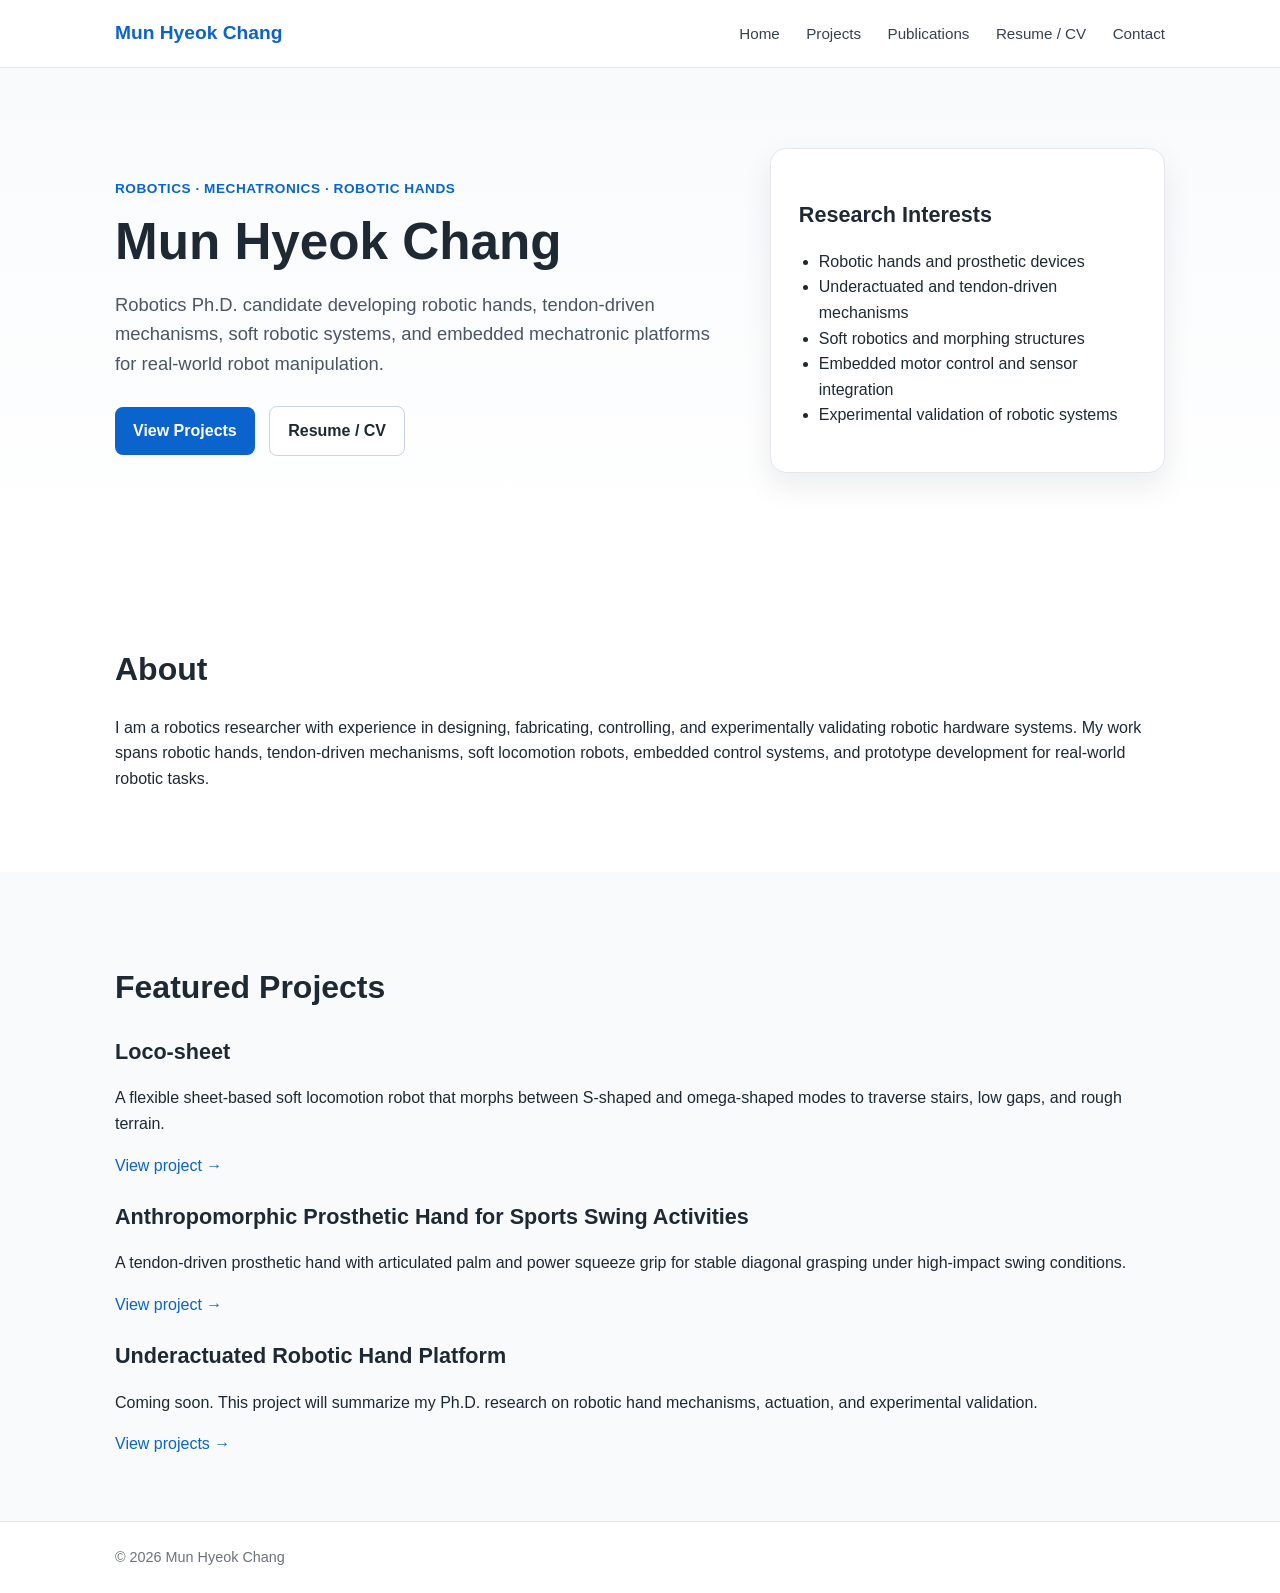
==== index.html @ c099c8f7 "Update index.html" ====
<!DOCTYPE html>
<html lang="en">
<head>
  <meta charset="UTF-8" />
  <meta name="viewport" content="width=device-width, initial-scale=1.0" />
  <title>Mun Hyeok Chang</title>
  <link rel="stylesheet" href="style.css" />
</head>

<body>
  <header class="site-header">
    <div class="container nav-container">
      <a class="name" href="index.html">Mun Hyeok Chang</a>
      <nav>
        <a href="index.html">Home</a>
        <a href="projects.html">Projects</a>
        <a href="publications.html">Publications</a>
        <a href="resume.html">Resume / CV</a>
        <a href="contact.html">Contact</a>
      </nav>
    </div>
  </header>

  <main>
    <section class="hero">
      <div class="container hero-grid">
        <div>
          <p class="eyebrow">Robotics · Mechatronics · Robotic Hands</p>
          <h1>Mun Hyeok Chang</h1>
          <p class="hero-text">
            Robotics Ph.D. candidate developing robotic hands, tendon-driven mechanisms,
            soft robotic systems, and embedded mechatronic platforms for real-world robot manipulation.
          </p>

          <div class="hero-buttons">
            <a class="button primary" href="projects.html">View Projects</a>
            <a class="button secondary" href="resume.html">Resume / CV</a>
          </div>
        </div>

        <div class="hero-card">
          <h3>Research Interests</h3>
          <ul>
            <li>Robotic hands and prosthetic devices</li>
            <li>Underactuated and tendon-driven mechanisms</li>
            <li>Soft robotics and morphing structures</li>
            <li>Embedded motor control and sensor integration</li>
            <li>Experimental validation of robotic systems</li>
          </ul>
        </div>
      </div>
    </section>

    <section class="section">
      <div class="container">
        <h2>About</h2>
        <p>
          I am a robotics researcher with experience in designing, fabricating, controlling,
          and experimentally validating robotic hardware systems. My work spans robotic hands,
          tendon-driven mechanisms, soft locomotion robots, embedded control systems, and
          prototype development for real-world robotic tasks.
        </p>
      </div>
    </section>

    <section class="section gray">
      <div class="container">
        <h2>Featured Projects</h2>

        <div class="featured-grid">
          <div class="mini-card">
            <h3>Loco-sheet</h3>
            <p>
              A flexible sheet-based soft locomotion robot that morphs between S-shaped and omega-shaped modes
              to traverse stairs, low gaps, and rough terrain.
            </p>
            <a href="projects.html#loco-sheet">View project →</a>
          </div>

          <div class="mini-card">
            <h3>Anthropomorphic Prosthetic Hand for Sports Swing Activities</h3>
            <p>
              A tendon-driven prosthetic hand with articulated palm and power squeeze grip for stable diagonal
              grasping under high-impact swing conditions.
            </p>
            <a href="projects.html#sports-hand">View project →</a>
          </div>

          <div class="mini-card">
            <h3>Underactuated Robotic Hand Platform</h3>
            <p>
              Coming soon. This project will summarize my Ph.D. research on robotic hand mechanisms,
              actuation, and experimental validation.
            </p>
            <a href="projects.html">View projects →</a>
          </div>
        </div>
      </div>
    </section>
  </main>

  <footer>
    <div class="container">
      © 2026 Mun Hyeok Chang
    </div>
  </footer>
</body>
</html>
---- style.css ----
* {
  box-sizing: border-box;
}

body {
  margin: 0;
  font-family: Arial, Helvetica, sans-serif;
  color: #1f2933;
  background: #ffffff;
  line-height: 1.6;
}

a {
  color: #0b63ce;
  text-decoration: none;
}

a:hover {
  text-decoration: underline;
}

.container {
  width: min(1050px, 92%);
  margin: 0 auto;
}

.site-header {
  background: #ffffff;
  border-bottom: 1px solid #e5e7eb;
  position: sticky;
  top: 0;
  z-index: 100;
}

.nav-container {
  display: flex;
  justify-content: space-between;
  align-items: center;
  padding: 18px 0;
}

.name {
  font-size: 1.2rem;
  font-weight: 700;
}

nav a {
  margin-left: 22px;
  font-size: 0.95rem;
  color: #374151;
}

.hero {
  padding: 80px 0;
  background: linear-gradient(180deg, #f8fafc 0%, #ffffff 100%);
}

.hero-grid {
  display: grid;
  grid-template-columns: 1.4fr 0.9fr;
  gap: 40px;
  align-items: center;
}

.eyebrow {
  color: #0b63ce;
  font-weight: 700;
  letter-spacing: 0.04em;
  text-transform: uppercase;
  font-size: 0.85rem;
}

h1 {
  font-size: 3.2rem;
  line-height: 1.1;
  margin: 12px 0 20px;
}

h2 {
  font-size: 2rem;
  margin-bottom: 20px;
}

h3 {
  font-size: 1.35rem;
  margin-bottom: 8px;
}

h4 {
  font-size: 1.05rem;
  margin-top: 24px;
  margin-bottom: 8px;
}

.hero-text {
  font-size: 1.15rem;
  max-width: 720px;
  color: #4b5563;
}

.hero-buttons {
  margin-top: 28px;
}

.button {
  display: inline-block;
  padding: 11px 18px;
  border-radius: 8px;
  font-weight: 700;
  margin-right: 10px;
}

.button.primary {
  background: #0b63ce;
  color: white;
}

.button.secondary {
  border: 1px solid #cbd5e1;
  color: #1f2933;
  background: white;
}

.hero-card {
  background: white;
  border: 1px solid #e5e7eb;
  border-radius: 16px;
  padding: 28px;
  box-shadow: 0 12px 30px rgba(15, 23, 42, 0.08);
}

.hero-card ul {
  padding-left: 20px;
}

.section {
  padding: 64px 0;
}

.section.gray {
  background: #f8fafc;
}

.project-card {
  background: white;
  border: 1px solid #e5e7eb;
  border-radius: 16px;
  padding: 30px;
  margin-bottom: 24px;
  box-shadow: 0 8px 20px rgba(15, 23, 42, 0.05);
}

.project-card.placeholder {
  background: #ffffff;
  opacity: 0.9;
}

.project-meta {
  color: #6b7280;
  margin-top: 0;
}

.project-card ul {
  padding-left: 22px;
}

.tags {
  display: flex;
  flex-wrap: wrap;
  gap: 8px;
  margin-top: 10px;
}

.tags span {
  background: #eef2ff;
  color: #1e3a8a;
  padding: 6px 10px;
  border-radius: 999px;
  font-size: 0.88rem;
  font-weight: 600;
}

.link-line {
  margin-top: 24px;
}

footer {
  border-top: 1px solid #e5e7eb;
  padding: 24px 0;
  color: #6b7280;
  font-size: 0.9rem;
}

@media (max-width: 800px) {
  .nav-container {
    display: block;
  }

  nav {
    margin-top: 12px;
  }

  nav a {
    display: inline-block;
    margin: 0 14px 8px 0;
  }

  .hero-grid {
    grid-template-columns: 1fr;
  }

  h1 {
    font-size: 2.4rem;
  }
}
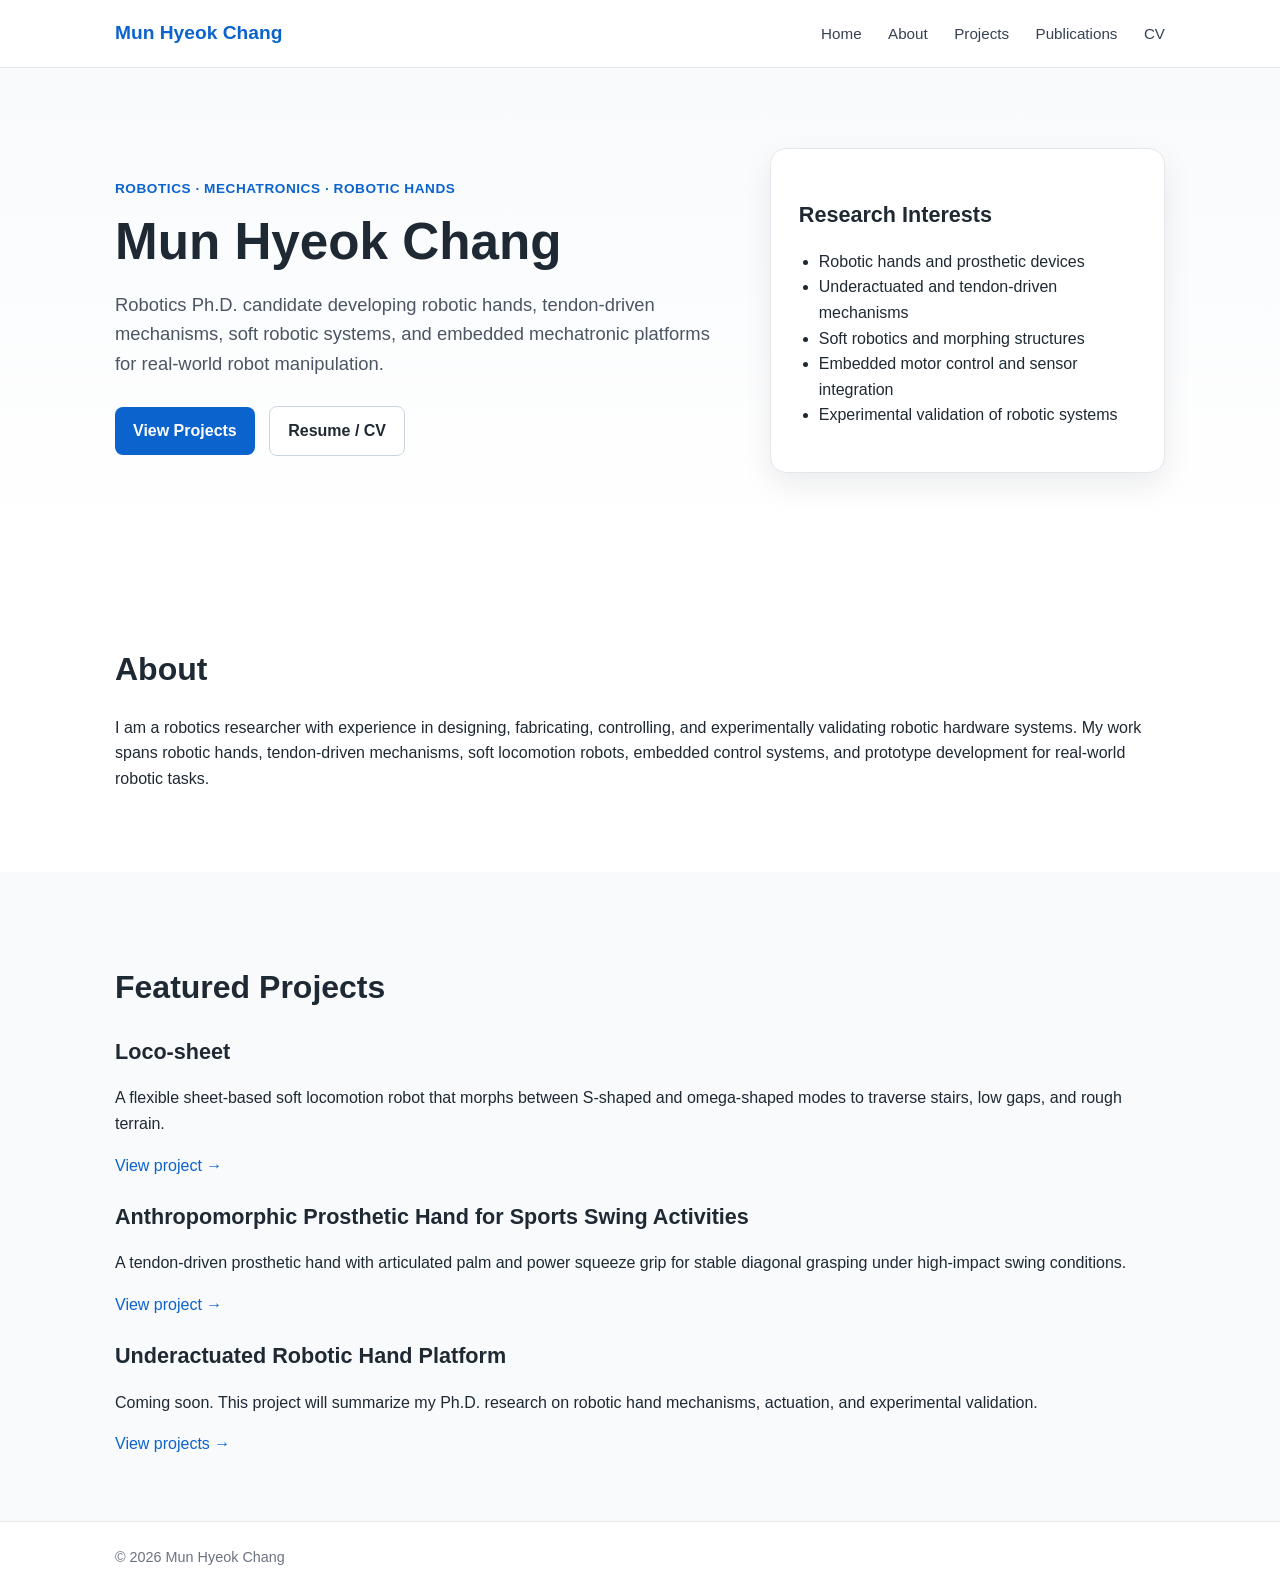
==== commit 4bc6d8b9: "Update index.html" ====
--- a/index.html
+++ b/index.html
@@ -12,12 +12,12 @@
     <div class="container nav-container">
       <a class="name" href="index.html">Mun Hyeok Chang</a>
       <nav>
-        <a href="index.html">Home</a>
-        <a href="projects.html">Projects</a>
-        <a href="publications.html">Publications</a>
-        <a href="resume.html">Resume / CV</a>
-        <a href="contact.html">Contact</a>
-      </nav>
+  <a href="index.html">Home</a>
+  <a href="about.html">About</a>
+  <a href="projects.html">Projects</a>
+  <a href="publications.html">Publications</a>
+  <a href="cv.html">CV</a>
+</nav>
     </div>
   </header>
 
--- a/style.css
+++ b/style.css
@@ -209,7 +209,211 @@
     grid-template-columns: 1fr;
   }
 
+
+  .page-title {
+  padding: 70px 0 40px;
+  background: linear-gradient(180deg, #f8fafc 0%, #ffffff 100%);
+  border-bottom: 1px solid #e5e7eb;
+}
+
+.page-title h1 {
+  font-size: 2.8rem;
+  margin-bottom: 10px;
+}
+
+.page-title p {
+  max-width: 760px;
+  color: #4b5563;
+  font-size: 1.1rem;
+}
+
+.featured-grid {
+  display: grid;
+  grid-template-columns: repeat(3, 1fr);
+  gap: 22px;
+}
+
+.mini-card {
+  background: white;
+  border: 1px solid #e5e7eb;
+  border-radius: 16px;
+  padding: 24px;
+  box-shadow: 0 8px 20px rgba(15, 23, 42, 0.05);
+}
+
+.mini-card h3 {
+  margin-top: 0;
+}
+
+.mini-card p {
+  color: #4b5563;
+}
+
+.publication-item {
+  border-bottom: 1px solid #e5e7eb;
+  padding: 24px 0;
+}
+
+.publication-item h3 {
+  margin-bottom: 8px;
+}
+
+@media (max-width: 900px) {
+  .featured-grid {
+    grid-template-columns: 1fr;
+  }
+}
   h1 {
     font-size: 2.4rem;
   }
 }
+
+.about-layout {
+  display: grid;
+  grid-template-columns: minmax(0, 1fr) 280px;
+  gap: 32px;
+  align-items: start;
+}
+
+.about-main {
+  min-width: 0;
+}
+
+.about-block {
+  background: #ffffff;
+  border: 1px solid #e5e7eb;
+  border-radius: 16px;
+  padding: 28px;
+  margin-bottom: 24px;
+  box-shadow: 0 8px 20px rgba(15, 23, 42, 0.04);
+}
+
+.about-block h2 {
+  margin-top: 0;
+  margin-bottom: 18px;
+  font-size: 1.5rem;
+}
+
+.about-block h3 {
+  margin-bottom: 6px;
+}
+
+.section-note {
+  color: #6b7280;
+  margin-top: -8px;
+  margin-bottom: 20px;
+}
+
+.cv-item {
+  display: grid;
+  grid-template-columns: 160px minmax(0, 1fr);
+  gap: 22px;
+  padding: 18px 0;
+  border-bottom: 1px solid #e5e7eb;
+}
+
+.cv-item:last-child {
+  border-bottom: none;
+}
+
+.cv-item.compact {
+  padding: 12px 0;
+}
+
+.cv-date {
+  color: #6b7280;
+  font-size: 0.95rem;
+  line-height: 1.5;
+}
+
+.cv-content h3 {
+  margin: 0 0 6px;
+  font-size: 1.05rem;
+}
+
+.cv-content p {
+  margin: 3px 0;
+  color: #374151;
+}
+
+.cv-content ul {
+  margin: 8px 0 0;
+  padding-left: 20px;
+}
+
+.cv-content li {
+  margin-bottom: 6px;
+}
+
+.subheading {
+  margin-top: 22px;
+  color: #111827;
+}
+
+.publication-list {
+  padding-left: 22px;
+}
+
+.publication-list li {
+  margin-bottom: 12px;
+  line-height: 1.55;
+}
+
+.skill-grid {
+  display: grid;
+  grid-template-columns: repeat(2, minmax(0, 1fr));
+  gap: 18px;
+}
+
+.skill-grid > div {
+  border: 1px solid #e5e7eb;
+  border-radius: 14px;
+  padding: 18px;
+  background: #f9fafb;
+}
+
+.skill-grid h3 {
+  margin-top: 0;
+}
+
+.skill-grid ul {
+  margin-bottom: 0;
+  padding-left: 20px;
+}
+
+.about-sidebar {
+  position: sticky;
+  top: 96px;
+}
+
+.sidebar-card {
+  background: #ffffff;
+  border: 1px solid #e5e7eb;
+  border-radius: 16px;
+  padding: 22px;
+  margin-bottom: 20px;
+  box-shadow: 0 8px 20px rgba(15, 23, 42, 0.04);
+}
+
+.sidebar-card h3 {
+  margin-top: 0;
+}
+
+@media (max-width: 900px) {
+  .about-layout {
+    grid-template-columns: 1fr;
+  }
+
+  .about-sidebar {
+    position: static;
+  }
+
+  .cv-item {
+    grid-template-columns: 1fr;
+    gap: 6px;
+  }
+
+  .skill-grid {
+    grid-template-columns: 1fr;
+  }
+}
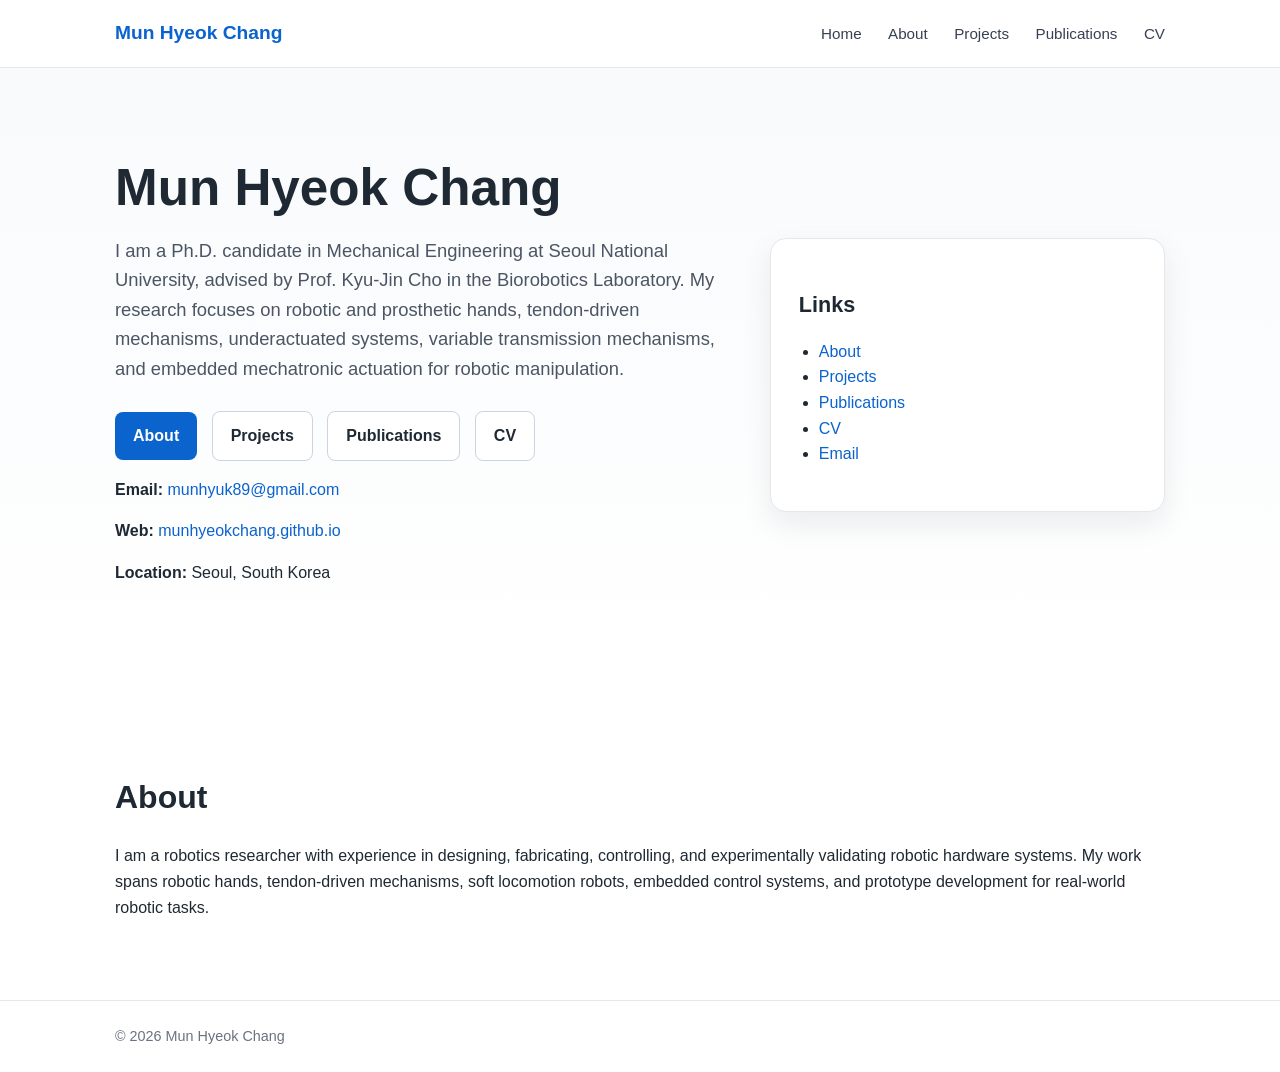
==== commit 2590da54: "Update index.html" ====
--- a/index.html
+++ b/index.html
@@ -23,33 +23,50 @@
 
   <main>
     <section class="hero">
-      <div class="container hero-grid">
-        <div>
-          <p class="eyebrow">Robotics · Mechatronics · Robotic Hands</p>
-          <h1>Mun Hyeok Chang</h1>
-          <p class="hero-text">
-            Robotics Ph.D. candidate developing robotic hands, tendon-driven mechanisms,
-            soft robotic systems, and embedded mechatronic platforms for real-world robot manipulation.
-          </p>
+  <div class="container hero-grid">
+    <div>
+      <h1>Mun Hyeok Chang</h1>
+      <p class="hero-text">
+        I am a Ph.D. candidate in Mechanical Engineering at Seoul National University,
+        advised by Prof. Kyu-Jin Cho in the Biorobotics Laboratory. My research focuses on
+        robotic and prosthetic hands, tendon-driven mechanisms, underactuated systems,
+        variable transmission mechanisms, and embedded mechatronic actuation for robotic manipulation.
+      </p>
 
-          <div class="hero-buttons">
-            <a class="button primary" href="projects.html">View Projects</a>
-            <a class="button secondary" href="resume.html">Resume / CV</a>
-          </div>
-        </div>
+      <div class="hero-buttons">
+        <a class="button primary" href="about.html">About</a>
+        <a class="button secondary" href="projects.html">Projects</a>
+        <a class="button secondary" href="publications.html">Publications</a>
+        <a class="button secondary" href="cv.html">CV</a>
+      </div>
 
-        <div class="hero-card">
-          <h3>Research Interests</h3>
-          <ul>
-            <li>Robotic hands and prosthetic devices</li>
-            <li>Underactuated and tendon-driven mechanisms</li>
-            <li>Soft robotics and morphing structures</li>
-            <li>Embedded motor control and sensor integration</li>
-            <li>Experimental validation of robotic systems</li>
-          </ul>
-        </div>
+      <div class="home-contact">
+        <p>
+          <strong>Email:</strong>
+          <a href="mailto:munhyuk89@gmail.com">munhyuk89@gmail.com</a>
+        </p>
+        <p>
+          <strong>Web:</strong>
+          <a href="https://munhyeokchang.github.io/" target="_blank">munhyeokchang.github.io</a>
+        </p>
+        <p>
+          <strong>Location:</strong> Seoul, South Korea
+        </p>
       </div>
-    </section>
+    </div>
+
+    <div class="hero-card">
+      <h3>Links</h3>
+      <ul>
+        <li><a href="about.html">About</a></li>
+        <li><a href="projects.html">Projects</a></li>
+        <li><a href="publications.html">Publications</a></li>
+        <li><a href="cv.html">CV</a></li>
+        <li><a href="mailto:munhyuk89@gmail.com">Email</a></li>
+      </ul>
+    </div>
+  </div>
+</section>
 
     <section class="section">
       <div class="container">
@@ -63,40 +80,7 @@
       </div>
     </section>
 
-    <section class="section gray">
-      <div class="container">
-        <h2>Featured Projects</h2>
-
-        <div class="featured-grid">
-          <div class="mini-card">
-            <h3>Loco-sheet</h3>
-            <p>
-              A flexible sheet-based soft locomotion robot that morphs between S-shaped and omega-shaped modes
-              to traverse stairs, low gaps, and rough terrain.
-            </p>
-            <a href="projects.html#loco-sheet">View project →</a>
-          </div>
-
-          <div class="mini-card">
-            <h3>Anthropomorphic Prosthetic Hand for Sports Swing Activities</h3>
-            <p>
-              A tendon-driven prosthetic hand with articulated palm and power squeeze grip for stable diagonal
-              grasping under high-impact swing conditions.
-            </p>
-            <a href="projects.html#sports-hand">View project →</a>
-          </div>
-
-          <div class="mini-card">
-            <h3>Underactuated Robotic Hand Platform</h3>
-            <p>
-              Coming soon. This project will summarize my Ph.D. research on robotic hand mechanisms,
-              actuation, and experimental validation.
-            </p>
-            <a href="projects.html">View projects →</a>
-          </div>
-        </div>
-      </div>
-    </section>
+    
   </main>
 
   <footer>
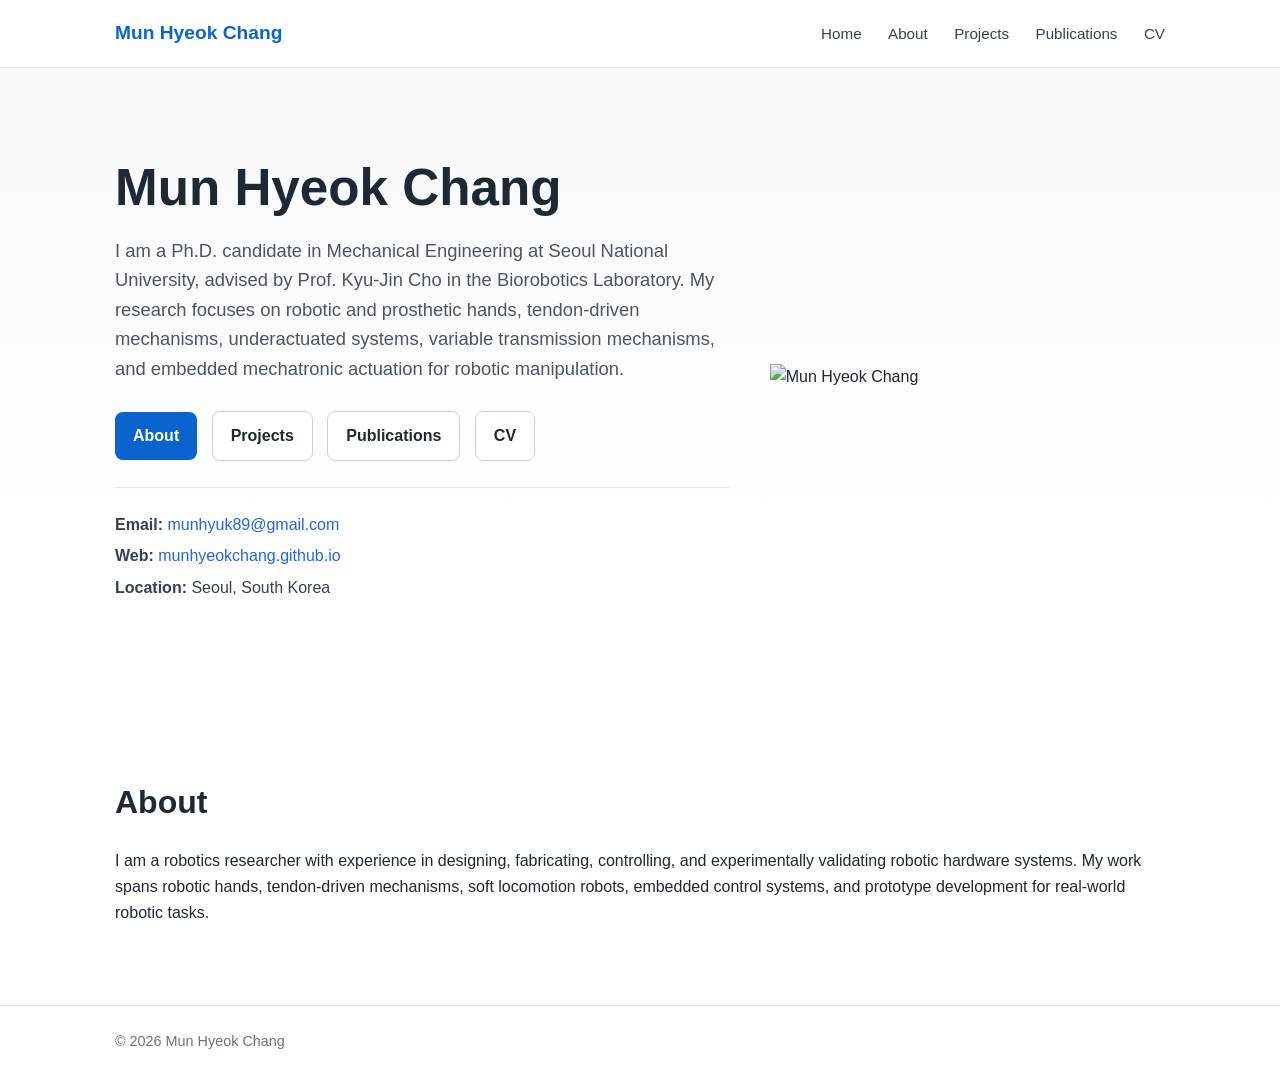
==== commit 09866679: "Update index.html" ====
--- a/index.html
+++ b/index.html
@@ -55,16 +55,9 @@
       </div>
     </div>
 
-    <div class="hero-card">
-      <h3>Links</h3>
-      <ul>
-        <li><a href="about.html">About</a></li>
-        <li><a href="projects.html">Projects</a></li>
-        <li><a href="publications.html">Publications</a></li>
-        <li><a href="cv.html">CV</a></li>
-        <li><a href="mailto:munhyuk89@gmail.com">Email</a></li>
-      </ul>
-    </div>
+    <div class="profile-photo-card">
+  <img src="assets/images/profile.jpg" alt="Mun Hyeok Chang">
+</div>
   </div>
 </section>
 
--- a/style.css
+++ b/style.css
@@ -417,3 +417,49 @@
     grid-template-columns: 1fr;
   }
 }
+
+.home-contact {
+  margin-top: 26px;
+  padding-top: 18px;
+  border-top: 1px solid #e5e7eb;
+}
+
+.home-contact p {
+  margin: 6px 0;
+  color: #374151;
+}
+
+.home-contact a {
+  color: #2563eb;
+  text-decoration: none;
+}
+
+.home-contact a:hover {
+  text-decoration: underline;
+}
+
+.hero-card a {
+  color: #2563eb;
+  text-decoration: none;
+}
+
+.hero-card a:hover {
+  text-decoration: underline;
+}
+
+/* About page: centered single-column layout */
+.about-layout {
+  display: block;
+  max-width: 1100px;
+  margin: 0 auto;
+}
+
+.about-main {
+  width: 100%;
+  max-width: 1100px;
+  margin: 0 auto;
+}
+
+.about-block {
+  width: 100%;
+}
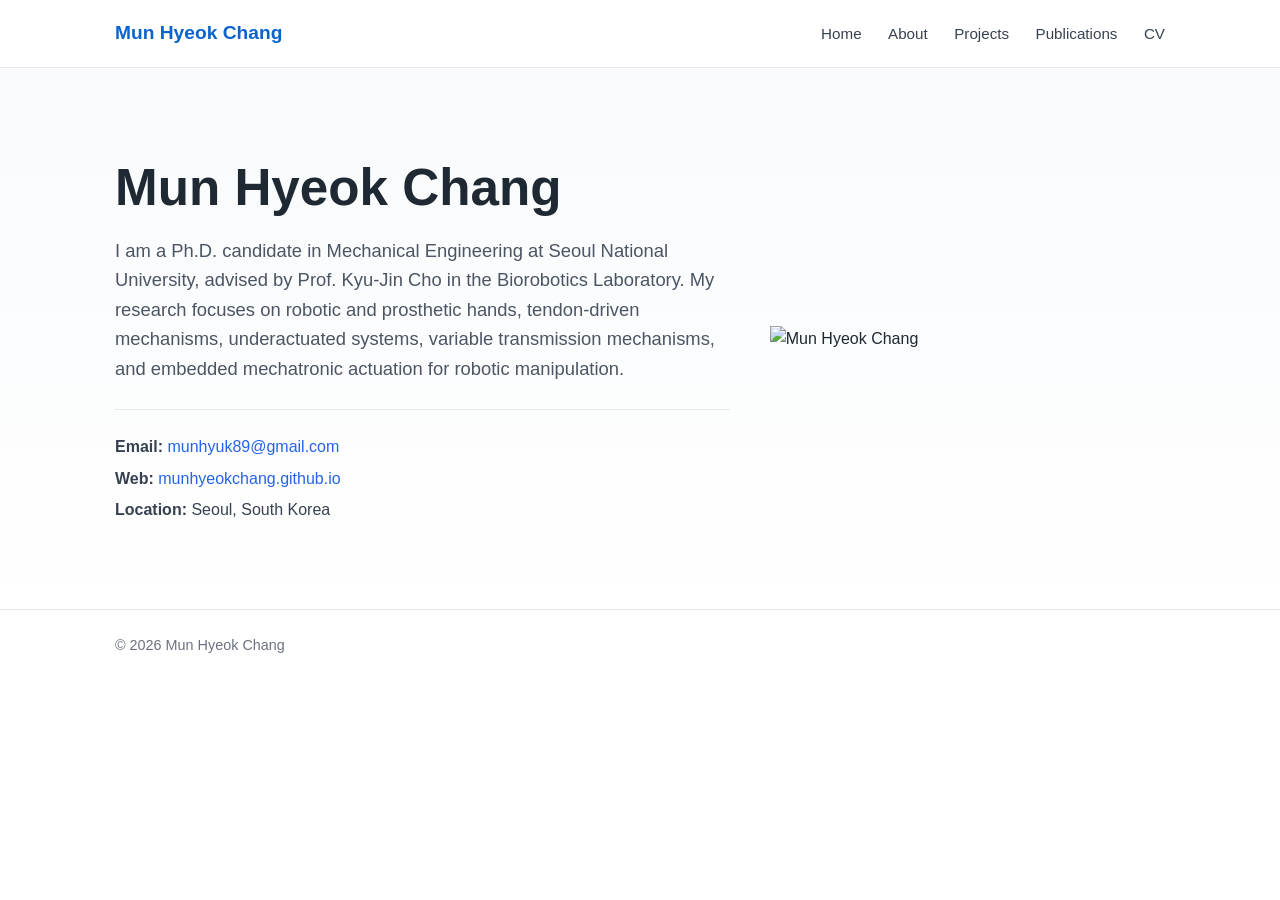
==== commit 4f06f1d5: "Update index.html" ====
--- a/index.html
+++ b/index.html
@@ -33,12 +33,7 @@
         variable transmission mechanisms, and embedded mechatronic actuation for robotic manipulation.
       </p>
 
-      <div class="hero-buttons">
-        <a class="button primary" href="about.html">About</a>
-        <a class="button secondary" href="projects.html">Projects</a>
-        <a class="button secondary" href="publications.html">Publications</a>
-        <a class="button secondary" href="cv.html">CV</a>
-      </div>
+     
 
       <div class="home-contact">
         <p>
@@ -61,17 +56,6 @@
   </div>
 </section>
 
-    <section class="section">
-      <div class="container">
-        <h2>About</h2>
-        <p>
-          I am a robotics researcher with experience in designing, fabricating, controlling,
-          and experimentally validating robotic hardware systems. My work spans robotic hands,
-          tendon-driven mechanisms, soft locomotion robots, embedded control systems, and
-          prototype development for real-world robotic tasks.
-        </p>
-      </div>
-    </section>
 
     
   </main>
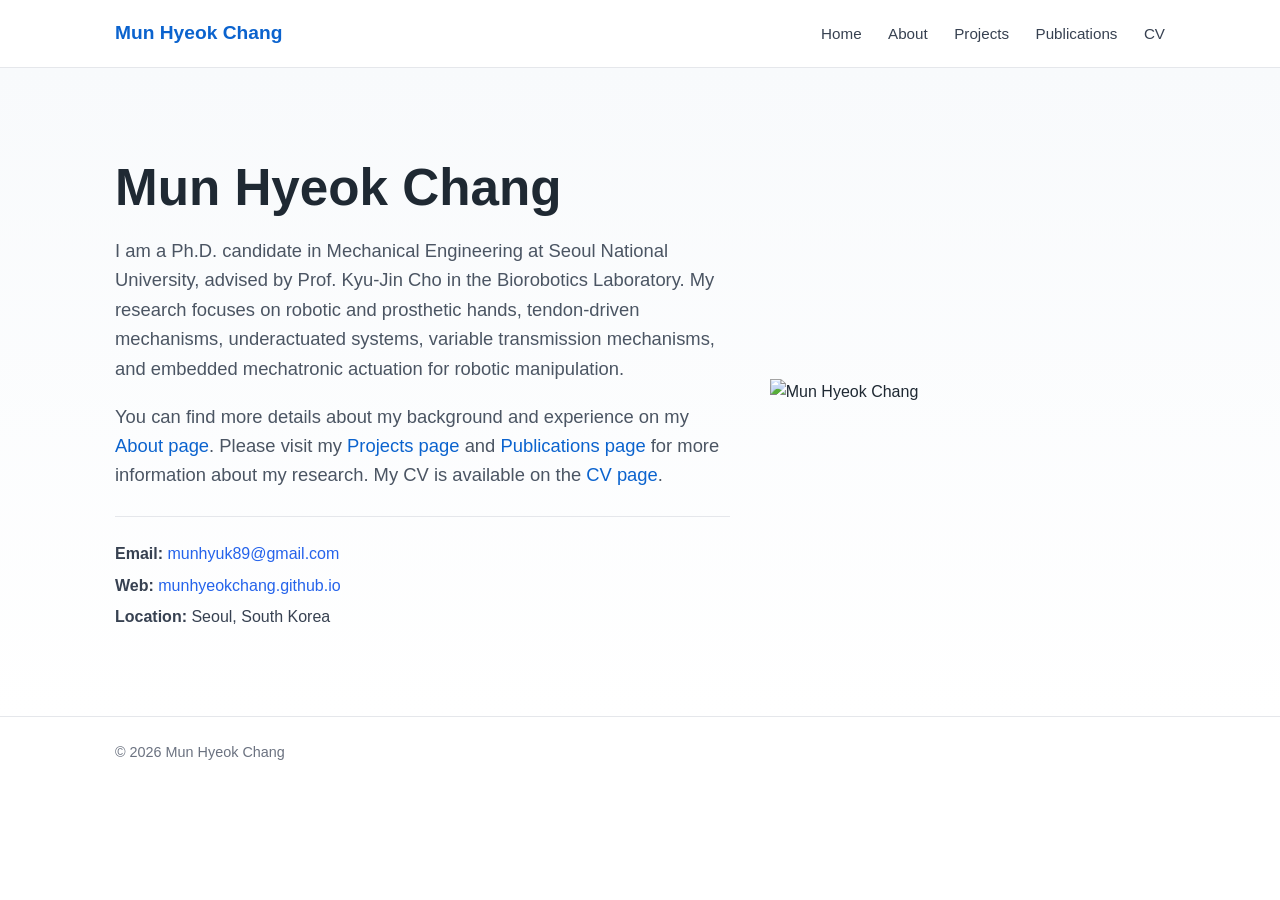
==== commit f2258372: "Update index.html" ====
--- a/index.html
+++ b/index.html
@@ -2,8 +2,8 @@
 <html lang="en">
 <head>
   <meta charset="UTF-8" />
-  <meta name="viewport" content="width=device-width, initial-scale=1.0" />
-  <title>Mun Hyeok Chang</title>
+  <meta name="viewport" content="width=device-width, initial-scale=0.8" />
+  <title>Welcome!</title>
   <link rel="stylesheet" href="style.css" />
 </head>
 
@@ -32,6 +32,14 @@
         robotic and prosthetic hands, tendon-driven mechanisms, underactuated systems,
         variable transmission mechanisms, and embedded mechatronic actuation for robotic manipulation.
       </p>
+
+      <p class="hero-text">
+  You can find more details about my background and experience on my
+  <a href="about.html">About page</a>. Please visit my
+  <a href="projects.html">Projects page</a> and
+  <a href="publications.html">Publications page</a> for more information about my research.
+  My CV is available on the <a href="cv.html">CV page</a>.
+</p>
 
      
 
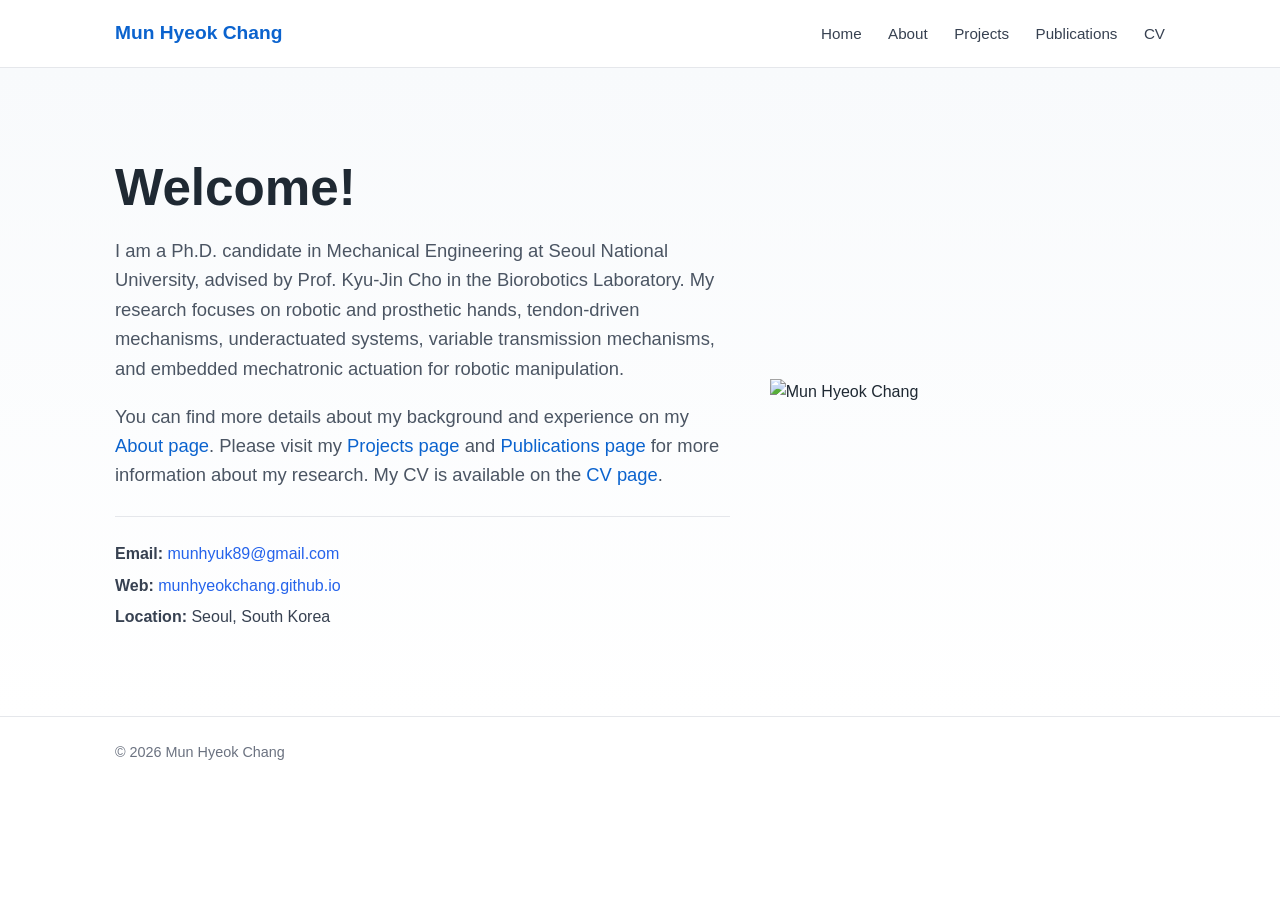
==== commit abb40ace: "Update index.html" ====
--- a/index.html
+++ b/index.html
@@ -2,8 +2,8 @@
 <html lang="en">
 <head>
   <meta charset="UTF-8" />
-  <meta name="viewport" content="width=device-width, initial-scale=0.8" />
-  <title>Welcome!</title>
+  <meta name="viewport" content="width=device-width, initial-scale=1" />
+  <title>Mun Hyeok Chang</title></title>
   <link rel="stylesheet" href="style.css" />
 </head>
 
@@ -25,7 +25,7 @@
     <section class="hero">
   <div class="container hero-grid">
     <div>
-      <h1>Mun Hyeok Chang</h1>
+      <h1>Welcome!</h1>
       <p class="hero-text">
         I am a Ph.D. candidate in Mechanical Engineering at Seoul National University,
         advised by Prof. Kyu-Jin Cho in the Biorobotics Laboratory. My research focuses on
